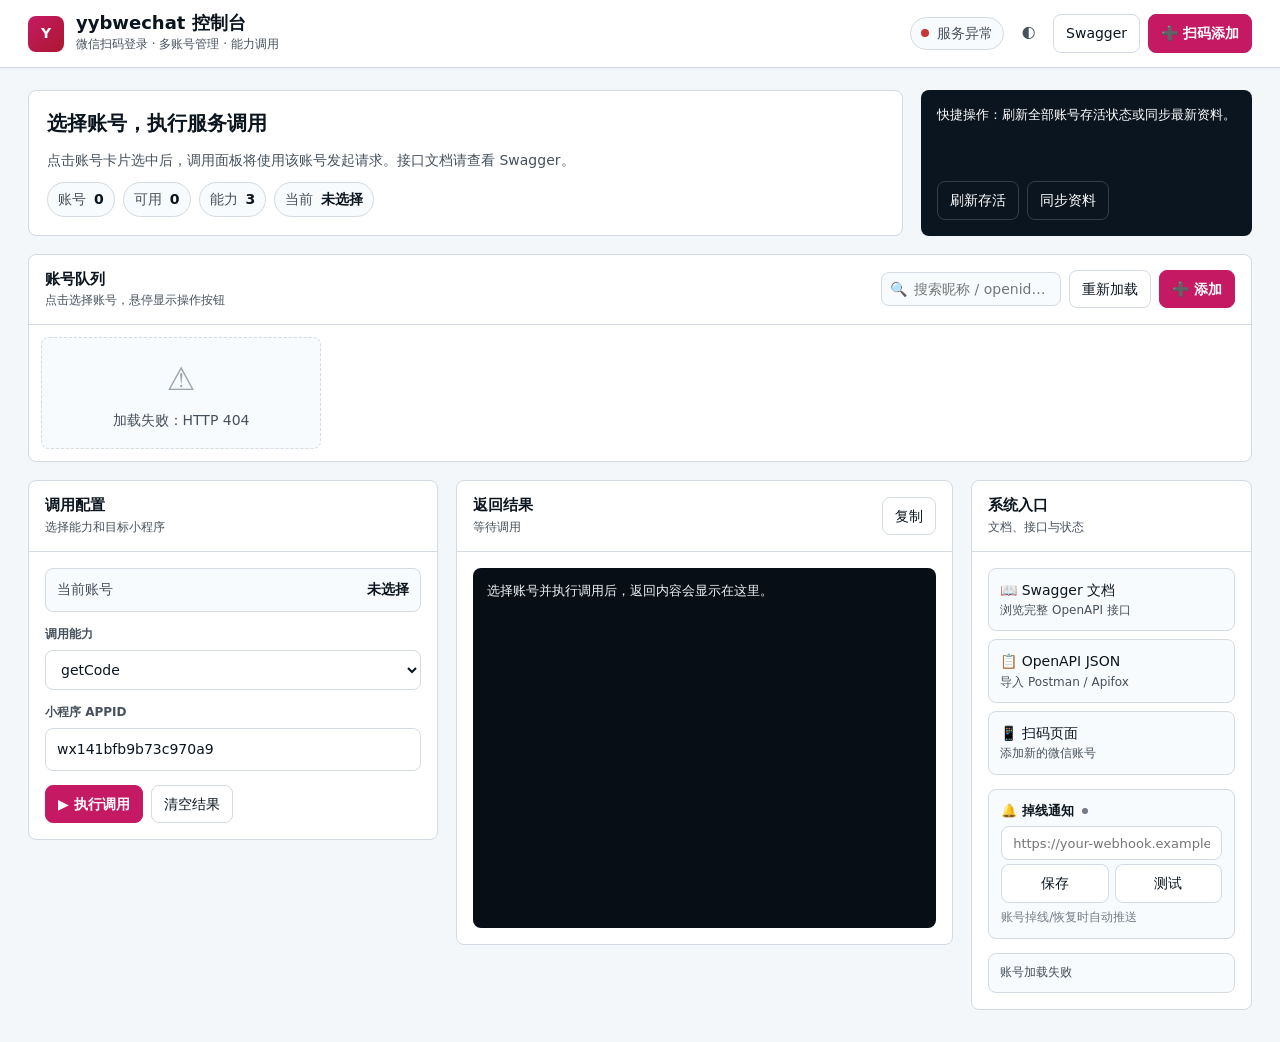
==== resource/templates/index.html @ 0db688e5 "Initialize the repository Signed-off-by: dustin <huangyanjie@x-speed.com.cn>" ====
<!DOCTYPE html>
<html lang="zh-CN">
<head>
  <meta charset="UTF-8">
  <meta name="viewport" content="width=device-width, initial-scale=1.0">
  <meta name="description" content="yybwechat — 自托管微信扫码登录服务控制台">
  <title>yybwechat 控制台</title>
  <link rel="icon" type="image/png" href="/static/favicon.png">
  <style>
    :root {
      color-scheme: light;
      --bg: oklch(1 0 0);
      --bg-soft: oklch(0.974 0.004 250);
      --surface: oklch(0.986 0.004 250);
      --surface-strong: oklch(0.948 0.009 250);
      --ink: oklch(0.19 0.025 252);
      --muted: oklch(0.43 0.025 252);
      --faint: oklch(0.58 0.018 252);
      --line: oklch(0.885 0.012 250);
      --primary: oklch(0.54 0.205 3);
      --primary-hover: oklch(0.48 0.195 3);
      --accent: oklch(0.44 0.112 190);
      --accent-soft: oklch(0.94 0.027 190);
      --success: oklch(0.55 0.135 145);
      --success-soft: oklch(0.94 0.035 145);
      --warning: oklch(0.68 0.135 78);
      --warning-soft: oklch(0.955 0.04 78);
      --danger: oklch(0.55 0.18 25);
      --danger-soft: oklch(0.955 0.032 25);
      --code-bg: oklch(0.16 0.022 252);
      --code-ink: oklch(0.96 0.006 250);
      --radius: 8px;
      --topbar-h: 68px;
    }

    [data-theme="dark"] {
      color-scheme: dark;
      --bg: oklch(0.18 0.018 252);
      --bg-soft: oklch(0.15 0.014 252);
      --surface: oklch(0.21 0.019 252);
      --surface-strong: oklch(0.26 0.022 252);
      --ink: oklch(0.94 0.008 250);
      --muted: oklch(0.68 0.018 252);
      --faint: oklch(0.52 0.016 252);
      --line: oklch(0.30 0.018 252);
      --primary: oklch(0.65 0.20 3);
      --primary-hover: oklch(0.58 0.19 3);
      --accent: oklch(0.62 0.14 190);
      --accent-soft: oklch(0.26 0.04 190);
      --success: oklch(0.65 0.14 145);
      --success-soft: oklch(0.26 0.04 145);
      --warning: oklch(0.72 0.14 78);
      --warning-soft: oklch(0.26 0.04 78);
      --danger: oklch(0.65 0.18 25);
      --danger-soft: oklch(0.26 0.035 25);
      --code-bg: oklch(0.12 0.015 252);
      --code-ink: oklch(0.92 0.008 250);
      --quick-bg: oklch(0.28 0.028 252);
      --quick-ink: oklch(0.88 0.012 250);
    }

    * { box-sizing: border-box; }
    html { height: 100%; scroll-behavior: smooth; }

    body {
      min-height: 100%;
      margin: 0;
      background: var(--bg-soft);
      color: var(--ink);
      font-family: ui-sans-serif, system-ui, -apple-system, BlinkMacSystemFont, "Segoe UI", "Microsoft YaHei", sans-serif;
      font-size: 14px;
      line-height: 1.45;
    }

    button, input, select, textarea { font: inherit; }
    button { cursor: pointer; }

    /* ---- layout ---- */
    .app { min-height: 100vh; display: flex; flex-direction: column; }

    .topbar {
      height: var(--topbar-h);
      display: flex; align-items: center; justify-content: space-between; gap: 18px;
      padding: 0 28px; background: var(--bg); border-bottom: 1px solid var(--line);
      position: sticky; top: 0; z-index: 10; backdrop-filter: blur(8px);
      box-shadow: 0 1px 3px rgba(0,0,0,.04);
    }

    .brand { display: flex; align-items: center; gap: 12px; min-width: 0; }
    .mark { width: 36px; height: 36px; border-radius: var(--radius); display: grid; place-items: center; background: linear-gradient(135deg, var(--primary), oklch(0.48 0.18 20)); color: #fff; font-weight: 800; }
    .brand-title { margin: 0; font-size: 18px; font-weight: 760; line-height: 1.1; }
    .brand-subtitle { margin-top: 3px; color: var(--muted); font-size: 12px; white-space: nowrap; overflow: hidden; text-overflow: ellipsis; }

    .top-actions { display: flex; align-items: center; gap: 8px; flex-wrap: wrap; }

    .btn {
      min-height: 36px; border: 1px solid transparent; border-radius: var(--radius);
      padding: 8px 12px; display: inline-flex; align-items: center; justify-content: center; gap: 7px;
      background: var(--bg); color: var(--ink); text-decoration: none;
      transition: background 160ms ease, border-color 160ms ease, color 160ms ease, opacity 160ms ease;
    }
    .btn:hover { background: var(--surface-strong); }
    .btn:focus-visible, .account-card:focus-visible, .quick-link:focus-visible { outline: 3px solid oklch(0.82 0.08 190); outline-offset: 2px; }
    .btn.primary { background: var(--primary); color: #fff; border-color: var(--primary); font-weight: 700; }
    .btn.primary:hover { background: var(--primary-hover); border-color: var(--primary-hover); }
    .btn.secondary { border-color: var(--line); }
    .btn.danger { color: var(--danger); border-color: var(--danger-soft); background: var(--danger-soft); }
    .btn.ghost { background: transparent; border-color: transparent; color: var(--muted); padding: 6px 8px; min-height: 30px; }
    .btn.ghost.danger { color: var(--danger); }
    .btn.ghost:hover { background: var(--surface-strong); color: var(--ink); }
    .btn:disabled { cursor: not-allowed; opacity: 0.55; }
    .btn.loading { position: relative; color: transparent !important; }
    .btn.loading::after {
      content: ""; position: absolute; inset: 0; margin: auto;
      width: 16px; height: 16px; border: 2px solid currentColor; border-top-color: transparent;
      border-radius: 50%; animation: spin 0.6s linear infinite; color: var(--muted);
    }
    .btn.primary.loading::after { color: #fff; }

    @keyframes spin { to { transform: rotate(360deg); } }

    .status-pill {
      min-height: 30px; border-radius: 999px; display: inline-flex; align-items: center; gap: 8px;
      padding: 5px 10px; border: 1px solid var(--line); color: var(--muted); background: var(--surface); white-space: nowrap;
    }
    .status-dot { width: 8px; height: 8px; border-radius: 50%; background: var(--faint); flex: 0 0 auto; }
    .status-pill.ok .status-dot, .account-status.alive .status-dot { background: var(--success); }
    .status-pill.bad .status-dot, .account-status.expired .status-dot { background: var(--danger); }

    .shell { width: min(1440px, 100%); margin: 0 auto; padding: 22px 28px 32px; display: grid; gap: 18px; }

    /* ---- overview ---- */
    .overview { display: grid; grid-template-columns: minmax(0, 1fr) auto; gap: 18px; align-items: stretch; }

    .summary {
      min-width: 0; background: var(--bg); border: 1px solid var(--line);
      border-radius: var(--radius); padding: 18px; display: grid; gap: 12px;
    }
    .summary h2 { margin: 0; font-size: 20px; font-weight: 760; text-wrap: balance; }
    .summary-copy { margin: 0; max-width: 72ch; color: var(--muted); }

    .stat-row { display: flex; flex-wrap: wrap; gap: 8px; }
    .stat-chip {
      min-height: 32px; display: inline-flex; align-items: center; gap: 8px;
      padding: 6px 10px; border-radius: 999px; background: var(--surface);
      border: 1px solid var(--line); color: var(--muted);
    }
    .stat-chip strong { color: var(--ink); font-weight: 760; }

    .quick-actions {
      min-width: 260px; background: var(--ink); color: var(--bg);
      border-radius: var(--radius); padding: 16px; display: grid; align-content: space-between; gap: 14px;
    }
    .quick-actions p { margin: 0; color: var(--quick-ink); font-size: 13px; }
    .quick-actions .btn { background: var(--quick-bg); color: var(--quick-ink); border-color: oklch(0.36 0.028 252); }
    .quick-actions .btn:hover { background: oklch(0.33 0.032 252); }

    /* ---- account band ---- */
    .account-band, .panel { background: var(--bg); border: 1px solid var(--line); border-radius: var(--radius); }

    .section-head {
      min-height: 58px; display: flex; align-items: center; justify-content: space-between;
      gap: 14px; padding: 14px 16px; border-bottom: 1px solid var(--line);
    }
    .section-title { display: grid; gap: 2px; min-width: 0; }
    .section-title h3 { margin: 0; font-size: 15px; font-weight: 760; }
    .section-title p { margin: 0; color: var(--muted); font-size: 12px; white-space: nowrap; overflow: hidden; text-overflow: ellipsis; }

    .section-head-actions { display: flex; align-items: center; gap: 8px; flex-wrap: wrap; }

    .search-wrap { position: relative; }
    .search-input {
      height: 34px; border: 1px solid var(--line); border-radius: var(--radius); background: var(--surface);
      color: var(--ink); padding: 0 10px 0 32px; outline: none; width: 180px; transition: border-color 160ms ease, width 200ms ease;
    }
    .search-input:focus { border-color: var(--accent); width: 220px; }
    .search-icon {
      position: absolute; left: 9px; top: 50%; transform: translateY(-50%);
      color: var(--faint); pointer-events: none; font-size: 14px;
    }

    .account-strip {
      padding: 12px; display: grid; grid-auto-flow: column;
      grid-auto-columns: minmax(238px, 280px); gap: 10px;
      overflow-x: auto; overflow-y: visible; scrollbar-width: thin; min-height: 126px;
      position: relative;
    }

    .account-card {
      width: 100%; min-height: 100px; padding: 12px; border: 1px solid var(--line);
      border-radius: var(--radius); background: var(--surface); color: var(--ink); text-align: left;
      display: grid; grid-template-columns: 42px minmax(0, 1fr) auto; gap: 10px; align-items: start;
      transition: background 160ms ease, border-color 160ms ease, transform 120ms ease;
    }
    .account-card:hover { background: var(--bg); border-color: var(--accent); transform: translateY(-1px); }
    .account-card.selected { background: var(--accent-soft); border-color: var(--accent); }
    .account-card.hidden { display: none; }

    .account-card-actions {
      display: flex; flex-direction: column; gap: 4px; opacity: 1;
    }

    .avatar {
      width: 42px; height: 42px; border-radius: 50%; overflow: hidden; background: var(--surface-strong);
      border: 1px solid var(--line); display: grid; place-items: center; color: var(--muted); font-weight: 760;
    }
    .avatar img { width: 100%; height: 100%; object-fit: cover; display: block; }
    .account-main { min-width: 0; display: grid; gap: 6px; }
    .account-name { overflow: hidden; text-overflow: ellipsis; white-space: nowrap; font-weight: 760; }
    .account-status { display: inline-flex; align-items: center; gap: 7px; color: var(--muted); font-size: 12px; }
    .account-meta { color: var(--faint); font-size: 12px; display: grid; gap: 2px; white-space: normal; overflow-wrap: anywhere; word-break: break-all; }

    /* ---- account detail tooltip ---- */
    .account-tooltip {
      position: fixed; z-index: 100; pointer-events: none;
      background: var(--ink); color: var(--bg); border-radius: var(--radius);
      padding: 12px 15px; font-size: 12px; line-height: 1.65;
      box-shadow: 0 4px 20px rgba(0,0,0,.22); min-width: 260px; max-width: 340px;
      opacity: 0; transform: translateY(6px); transition: opacity 140ms ease, transform 140ms ease;
      display: grid; gap: 6px;
    }
    .account-tooltip.visible { opacity: 1; transform: translateY(0); }
    .account-tooltip .tt-row { display: flex; justify-content: space-between; gap: 12px; }
    .account-tooltip .tt-key { color: oklch(0.68 0.02 252); }
    .account-tooltip .tt-val { text-align: right; word-break: break-all; max-width: 200px; }

    /* ---- skeleton ---- */
    .skeleton { animation: shimmer 1.6s ease-in-out infinite; background: linear-gradient(90deg, var(--surface) 25%, var(--surface-strong) 50%, var(--surface) 75%); background-size: 200% 100%; border-radius: var(--radius); }
    @keyframes shimmer { 0% { background-position: 200% 0; } 100% { background-position: -200% 0; } }
    .skeleton-card { width: 100%; min-height: 100px; border-radius: var(--radius); }

    /* ---- empty state ---- */
    .empty-state {
      min-height: 100px; display: grid; place-items: center; color: var(--muted);
      border: 1px dashed var(--line); border-radius: var(--radius); background: var(--surface); padding: 18px; text-align: center;
    }
    .empty-state-inner { display: grid; gap: 8px; justify-items: center; }
    .empty-state-icon { font-size: 32px; opacity: 0.5; }

    /* ---- work grid ---- */
    .work-grid {
      display: grid;
      grid-template-columns: minmax(360px, 0.95fr) minmax(420px, 1.15fr) minmax(260px, 0.65fr);
      gap: 18px; align-items: start;
    }
    .panel-body { padding: 16px; display: grid; gap: 14px; }
    .form-grid { display: grid; gap: 14px; }

    .field { display: grid; gap: 7px; }
    .field label { color: var(--muted); font-size: 12px; font-weight: 680; }

    .input, .select, .textarea {
      width: 100%; border: 1px solid var(--line); border-radius: var(--radius);
      background: var(--bg); color: var(--ink); padding: 10px 11px; outline: none;
      transition: border-color 160ms ease, background 160ms ease;
    }
    .input:focus, .select:focus, .textarea:focus { border-color: var(--accent); background: var(--surface); }

    .textarea {
      min-height: 164px; resize: vertical;
      font-family: ui-monospace, SFMono-Regular, Menlo, Consolas, "Liberation Mono", monospace;
      line-height: 1.55; font-size: 13px;
    }

    .selected-account {
      min-height: 44px; border: 1px solid var(--line); border-radius: var(--radius);
      background: var(--surface); padding: 10px 11px;
      display: flex; align-items: center; justify-content: space-between; gap: 10px; color: var(--muted);
    }
    .selected-account strong { color: var(--ink); overflow: hidden; text-overflow: ellipsis; white-space: nowrap; }

    .result-panel .panel-body { gap: 10px; }

    .result-box {
      min-height: 360px; max-height: 560px; margin: 0; overflow: auto;
      border-radius: var(--radius); background: var(--code-bg); color: var(--code-ink);
      padding: 14px; font-family: ui-monospace, SFMono-Regular, Menlo, Consolas, "Liberation Mono", monospace;
      font-size: 13px; line-height: 1.55; white-space: pre-wrap; word-break: break-word;
    }
    .result-box.error { color: var(--danger); }

    .quick-list { display: grid; gap: 8px; }
    .quick-link {
      border: 1px solid var(--line); border-radius: var(--radius); padding: 11px;
      background: var(--surface); color: var(--ink); text-decoration: none; display: grid; gap: 2px;
      transition: background 160ms ease, border-color 160ms ease;
    }
    .quick-link:hover { background: var(--bg); border-color: var(--accent); }
    .quick-link span { color: var(--muted); font-size: 12px; }

    .webhook-section {
      padding: 12px; border: 1px solid var(--line); border-radius: var(--radius);
      background: var(--surface); display: grid; gap: 4px;
    }
    .webhook-header { display: flex; align-items: center; gap: 8px; margin-bottom: 2px; }
    .webhook-header span:first-child { font-weight: 680; font-size: 13px; }

    .log-line {
      padding: 10px 11px; border-radius: var(--radius); background: var(--surface);
      border: 1px solid var(--line); color: var(--muted); font-size: 12px;
    }

    .hidden { display: none !important; }

    /* ---- toast ---- */
    .toast-container {
      position: fixed; bottom: 24px; right: 24px; z-index: 100;
      display: grid; gap: 8px; pointer-events: none;
    }
    .toast {
      padding: 10px 16px; border-radius: var(--radius); background: var(--ink); color: var(--bg);
      font-size: 13px; box-shadow: 0 4px 16px rgba(0,0,0,.15);
      animation: toastIn 280ms cubic-bezier(0.21, 1.02, 0.73, 1) forwards, toastOut 180ms 2.8s ease forwards;
      pointer-events: auto; max-width: 360px;
    }
    .toast.error { background: var(--danger); color: #fff; }
    .toast.success { background: var(--success); color: #fff; }

    @keyframes toastIn { from { opacity: 0; transform: translateX(24px) translateY(0); } to { opacity: 1; transform: translateX(0) translateY(0); } }
    @keyframes toastOut { from { opacity: 1; } to { opacity: 0; transform: translateX(12px); } }

    /* ---- modal ---- */
    .modal-overlay {
      position: fixed; inset: 0; z-index: 50; background: rgba(0,0,0,.35);
      display: grid; place-items: center; animation: fadeIn 160ms ease;
    }
    .modal {
      background: var(--bg); border: 1px solid var(--line); border-radius: var(--radius);
      padding: 24px; max-width: 400px; width: calc(100vw - 32px); display: grid; gap: 16px;
      animation: scaleIn 200ms ease;
    }
    .modal h4 { margin: 0; font-size: 16px; }
    .modal p { margin: 0; color: var(--muted); }
    .modal-actions { display: flex; gap: 8px; justify-content: flex-end; }

    @keyframes fadeIn { from { opacity: 0; } to { opacity: 1; } }
    @keyframes scaleIn { from { opacity: 0; transform: scale(0.96); } to { opacity: 1; transform: scale(1); } }
    @keyframes cardIn { from { opacity: 0; transform: translateY(8px); } to { opacity: 1; transform: translateY(0); } }

    /* ---- responsive ---- */
    @media (max-width: 1120px) {
      .overview, .work-grid { grid-template-columns: 1fr; }
      .quick-actions { min-width: 0; }
    }

    @media (max-width: 760px) {
      .topbar { height: auto; flex-direction: column; align-items: flex-start; padding: 14px 16px; }
      .top-actions { width: 100%; }
      .top-actions .btn, .top-actions .status-pill { flex: 1; }
      .shell { padding: 16px; }
      .section-head { flex-direction: column; align-items: flex-start; }
      .section-head-actions { width: 100%; }
      .section-head-actions .btn { flex: 1; }
      .search-input { width: 100%; }
      .search-input:focus { width: 100%; }
      .account-strip { grid-auto-columns: minmax(222px, 86vw); }
    }

    @media (prefers-reduced-motion: reduce) {
      *, *::before, *::after { scroll-behavior: auto !important; transition-duration: 1ms !important; animation-duration: 1ms !important; }
    }
  </style>
</head>
<body>
  <div class="app">
    <!-- topbar -->
    <header class="topbar">
      <div class="brand">
        <div class="mark" aria-hidden="true">Y</div>
        <div>
          <h1 class="brand-title">yybwechat 控制台</h1>
          <div class="brand-subtitle">微信扫码登录 · 多账号管理 · 能力调用</div>
        </div>
      </div>
      <div class="top-actions">
        <span class="status-pill" id="healthPill"><span class="status-dot"></span><span>检测中</span></span>
        <button class="btn ghost" id="themeToggle" title="切换主题" aria-label="切换深色/浅色模式">🌓</button>
        <a class="btn secondary" href="/docs/index.html">Swagger</a>
        <a class="btn primary" href="/scan">➕ 扫码添加</a>
      </div>
    </header>

    <main class="shell">
      <!-- overview -->
      <section class="overview" aria-label="概览">
        <div class="summary">
          <h2>选择账号，执行服务调用</h2>
          <p class="summary-copy">点击账号卡片选中后，调用面板将使用该账号发起请求。接口文档请查看 Swagger。</p>
          <div class="stat-row">
            <span class="stat-chip">账号 <strong id="accountCount">—</strong></span>
            <span class="stat-chip">可用 <strong id="aliveCount">—</strong></span>
            <span class="stat-chip">能力 <strong id="featureCount">—</strong></span>
            <span class="stat-chip">当前 <strong id="currentAccountText">未选择</strong></span>
          </div>
        </div>
        <aside class="quick-actions">
          <p>快捷操作：刷新全部账号存活状态或同步最新资料。</p>
          <div style="display:flex;gap:8px">
            <button class="btn" id="refreshAllBtn">刷新存活</button>
            <button class="btn" id="resyncAllBtn">同步资料</button>
          </div>
        </aside>
      </section>

      <!-- account band -->
      <section class="account-band" aria-label="账号队列">
        <div class="section-head">
          <div class="section-title">
            <h3>账号队列</h3>
            <p>点击选择账号，悬停显示操作按钮</p>
          </div>
          <div class="section-head-actions">
            <span class="search-wrap">
              <span class="search-icon">🔍</span>
              <input class="search-input" id="searchInput" placeholder="搜索昵称 / openid…" autocomplete="off" spellcheck="false">
            </span>
            <button class="btn secondary" id="reloadAccountsBtn">重新加载</button>
            <a class="btn primary" href="/scan">➕ 添加</a>
          </div>
        </div>
        <div class="account-strip" id="accountStrip">
          <div class="empty-state">账号加载中…</div>
        </div>
      </section>

      <!-- work grid -->
      <section class="work-grid" aria-label="调用工作区">
        <!-- config panel -->
        <section class="panel">
          <div class="section-head">
            <div class="section-title">
              <h3>调用配置</h3>
              <p>选择能力和目标小程序</p>
            </div>
          </div>
          <div class="panel-body">
            <div class="selected-account">
              <span>当前账号</span>
              <strong id="selectedAccountName">未选择</strong>
            </div>
            <div class="form-grid">
              <div class="field">
                <label for="featureSel">调用能力</label>
                <select class="select" id="featureSel"></select>
              </div>
              <div class="field">
                <label for="appidInput">小程序 APPID</label>
                <input class="input" id="appidInput" value="wx141bfb9b73c970a9" autocomplete="off" spellcheck="false" placeholder="输入目标小程序 AppID">
              </div>
              <div class="field hidden" id="payloadGroup">
                <label for="payloadInput">请求数据（JSON）</label>
                <textarea class="textarea" id="payloadInput" spellcheck="false">{"api_name":"getUserInfo","data":{},"env":1}</textarea>
              </div>
            </div>
            <div style="display:flex;gap:8px">
              <button class="btn primary" id="callBtn">▶ 执行调用</button>
              <button class="btn secondary" id="clearResultBtn">清空结果</button>
            </div>
          </div>
        </section>

        <!-- result panel -->
        <section class="panel result-panel">
          <div class="section-head">
            <div class="section-title">
              <h3>返回结果</h3>
              <p id="resultMeta">等待调用</p>
            </div>
            <button class="btn secondary" id="copyResultBtn">复制</button>
          </div>
          <div class="panel-body">
            <pre class="result-box" id="resultBox">选择账号并执行调用后，返回内容会显示在这里。</pre>
          </div>
        </section>

        <!-- sidebar -->
        <aside class="panel">
          <div class="section-head">
            <div class="section-title">
              <h3>系统入口</h3>
              <p>文档、接口与状态</p>
            </div>
          </div>
          <div class="panel-body">
            <div class="quick-list">
              <a class="quick-link" href="/docs/index.html">
                📖 Swagger 文档
                <span>浏览完整 OpenAPI 接口</span>
              </a>
              <a class="quick-link" href="/openapi.json">
                📋 OpenAPI JSON
                <span>导入 Postman / Apifox</span>
              </a>
              <a class="quick-link" href="/scan">
                📱 扫码页面
                <span>添加新的微信账号</span>
              </a>
            </div>
            <div class="webhook-section">
              <div class="webhook-header">
                <span>🔔 掉线通知</span>
                <span class="status-dot" id="webhookDot" style="width:6px;height:6px;border-radius:50%;background:var(--faint)"></span>
              </div>
              <input class="input" id="webhookInput" placeholder="https://your-webhook.example.com" autocomplete="off" spellcheck="false" style="height:34px;font-size:13px">
              <div style="display:flex;gap:6px">
                <button class="btn secondary" id="saveWebhookBtn" style="flex:1">保存</button>
                <button class="btn secondary" id="testWebhookBtn" style="flex:1">测试</button>
              </div>
              <div id="webhookHint" style="color:var(--faint);font-size:12px;margin-top:2px">账号掉线/恢复时自动推送</div>
            </div>
            <div class="log-line" id="activityLine">就绪</div>
          </div>
        </aside>
      </section>
    </main>
  </div>

  <!-- toast container -->
  <div class="toast-container" id="toastContainer"></div>

  <script>
    /* ========== 状态管理 ========== */
    const state = {
      accounts: [],
      features: [
        { name: "getCode" },
        { name: "getPhoneNumber" },
        { name: "operateWxData" }
      ],
      selectedOpenID: "",
      lastResult: "",
    };

    const $ = id => document.getElementById(id);

    /* ========== 工具函数 ========== */
    function escapeHTML(value) {
      return String(value ?? "")
        .replaceAll("&", "&amp;").replaceAll("<", "&lt;")
        .replaceAll(">", "&gt;").replaceAll('"', "&quot;").replaceAll("'", "&#039;");
    }

    function toast(message, type) {
      const container = $("toastContainer");
      const el = document.createElement("div");
      el.className = `toast ${type || ""}`;
      el.textContent = message;
      container.appendChild(el);
      setTimeout(() => el.remove(), 3000);
    }

    function showModal(title, body, confirmLabel, confirmClass, onConfirm) {
      const overlay = document.createElement("div");
      overlay.className = "modal-overlay";
      overlay.innerHTML = `
        <div class="modal">
          <h4>${escapeHTML(title)}</h4>
          <p>${escapeHTML(body)}</p>
          <div class="modal-actions">
            <button class="btn secondary cancel-btn">取消</button>
            <button class="btn ${confirmClass} confirm-btn">${escapeHTML(confirmLabel)}</button>
          </div>
        </div>`;
      document.body.appendChild(overlay);

      overlay.querySelector(".cancel-btn").addEventListener("click", () => overlay.remove());
      overlay.addEventListener("click", (e) => { if (e.target === overlay) overlay.remove(); });
      overlay.querySelector(".confirm-btn").addEventListener("click", async () => {
        overlay.remove();
        try { await onConfirm(); } catch (e) { toast(e.message || "操作失败", "error"); }
      });
    }

    function setActivity(message) { $("activityLine").textContent = message; }
    function setResult(value, meta, isError) {
      const text = typeof value === "string" ? value : JSON.stringify(value, null, 2);
      state.lastResult = text;
      $("resultBox").textContent = text;
      $("resultBox").classList.toggle("error", Boolean(isError));
      $("resultMeta").textContent = meta || "已更新";
    }

    /* ========== API 调用 ========== */
    async function api(method, url, body) {
      const options = { method, headers: { "Content-Type": "application/json" } };
      if (body !== undefined) options.body = JSON.stringify(body);
      const response = await fetch(url, options);
      const text = await response.text();
      let data = null;
      try { data = text ? JSON.parse(text) : null; } catch { data = text; }
      const isEnvelope = data && typeof data === "object" && !Array.isArray(data)
        && Object.prototype.hasOwnProperty.call(data, "code")
        && Object.prototype.hasOwnProperty.call(data, "msg")
        && Object.prototype.hasOwnProperty.call(data, "data");
      if (!response.ok || (isEnvelope && data.code !== 0)) {
        const error = new Error(isEnvelope ? data.msg : ("HTTP " + response.status));
        error.status = response.status;
        error.code = isEnvelope ? data.code : response.status;
        error.data = isEnvelope ? data.data : data;
        error.payload = data;
        throw error;
      }
      return isEnvelope ? data.data : data;
    }

    /* ========== 账号相关 ========== */
    function accountName(acc) { return acc.nickname || acc.alias || acc.openid || "未命名"; }
    function statusText(s) { return s === "alive" ? "可用" : s === "expired" ? "需重扫" : "待确认"; }
    function statusClass(s) { return s === "alive" ? "alive" : s === "expired" ? "expired" : "unknown"; }
    function formatChecked(ts) {
      if (!ts) return "未检测";
      const d = new Date(ts * 1000);
      const pad = n => String(n).padStart(2, "0");
      return `${pad(d.getMonth() + 1)}-${pad(d.getDate())} ${pad(d.getHours())}:${pad(d.getMinutes())}`;
    }

    function formatTime(ts) {
      if (!ts) return "—";
      return new Date(ts * 1000).toLocaleString("zh-CN", {
        month: "numeric", day: "numeric",
        hour: "2-digit", minute: "2-digit", second: "2-digit"
      });
    }

    function selectedAccount() {
      return state.accounts.find(a => a.openid === state.selectedOpenID) || null;
    }

    function syncSelectedAccount() {
      const sel = selectedAccount();
      const label = sel ? accountName(sel) : "未选择";
      $("selectedAccountName").textContent = label;
      $("currentAccountText").textContent = label;
      document.querySelectorAll(".account-card").forEach(c => {
        c.classList.toggle("selected", c.dataset.openid === state.selectedOpenID);
      });
    }

    function renderStats() {
      $("accountCount").textContent = String(state.accounts.length);
      $("aliveCount").textContent = String(state.accounts.filter(a => a.status === "alive").length);
      $("featureCount").textContent = String(state.features.length);
      syncSelectedAccount();
    }

    function renderAccounts() {
      const strip = $("accountStrip");
      const query = ($("searchInput").value || "").trim().toLowerCase();

      // 清理 body 中上次渲染遗留的 tooltip（fixed 定位挂载在 body 上）
      document.querySelectorAll(".account-tooltip").forEach(t => t.remove());

      if (!state.accounts.length) {
        strip.innerHTML = `<div class="empty-state"><div class="empty-state-inner"><span class="empty-state-icon">📭</span>暂无账号<a href="/scan" class="btn primary" style="margin-top:4px">➕ 扫码添加</a></div></div>`;
        state.selectedOpenID = "";
        renderStats();
        return;
      }

      if (!state.accounts.some(a => a.openid === state.selectedOpenID)) {
        state.selectedOpenID = state.accounts[0].openid;
      }

      strip.innerHTML = "";
      state.accounts.forEach((account, i) => {
        const name = accountName(account);
        const cls = statusClass(account.status);

        const button = document.createElement("button");
        button.type = "button";
        button.className = "account-card";
        button.style.animation = `cardIn 0.35s ease-out ${i * 0.04}s both`;
        button.dataset.openid = account.openid;

        if (query && !name.toLowerCase().includes(query) && !(account.openid || "").toLowerCase().includes(query)) {
          button.classList.add("hidden");
        }

        button.innerHTML = `
          <span class="avatar">
            <img alt="" src="/accounts/avatar?ref=${encodeURIComponent(account.openid)}" loading="lazy">
            <span class="avatar-letter hidden">${escapeHTML(name.slice(0, 1).toUpperCase() || "Y")}</span>
          </span>
          <span class="account-main">
            <span class="account-name">${escapeHTML(name)}</span>
            <span class="account-status ${cls}"><span class="status-dot"></span>${statusText(account.status)}</span>
            <span class="account-meta">
              <span>uin: ${escapeHTML(account.uin ?? "-")}</span>
              <span>设备: ${escapeHTML(account.device_id ?? "—")}</span>
              <span>检测: ${formatChecked(account.last_checked_at)}</span>
              <span>创建: ${formatChecked(account.created_at)}</span>
            </span>
          </span>
          <span class="account-card-actions">
            <button class="btn ghost danger delete-account-btn" data-openid="${escapeHTML(account.openid)}" data-name="${escapeHTML(name)}" title="删除账号" aria-label="删除 ${escapeHTML(name)}">🗑</button>
          </span>`;

        // hover tooltip — show all account details (fixed + body-mounted to avoid overflow clipping)
        const tooltip = document.createElement("div");
        tooltip.className = "account-tooltip";
        tooltip.innerHTML = [
          ["ID", account.id],
          ["openid", account.openid],
          ["昵称", name],
          ["别名", account.alias || "—"],
          ["UIN", account.uin || "—"],
          ["设备 MAC", account.device_id || "—"],
          ["状态", statusText(account.status)],
          ["最后检测", formatTime(account.last_checked_at)],
          ["创建时间", formatTime(account.created_at)],
          ["更新时间", formatTime(account.updated_at)],
        ].map(([k, v]) => `<div class="tt-row"><span class="tt-key">${k}</span><span class="tt-val">${escapeHTML(String(v))}</span></div>`).join("");
        document.body.appendChild(tooltip);

        function positionTooltip() {
          const rect = button.getBoundingClientRect();
          const vw = window.innerWidth;
          const vh = window.innerHeight;
          const ttWidth = Math.min(340, Math.max(260, tooltip.offsetWidth || 260));
          const ttHeight = tooltip.offsetHeight || 200;
          let left = rect.left;
          let top = rect.bottom + 6;
          if (left + ttWidth + 12 > vw) left = Math.max(8, vw - ttWidth - 12);
          if (top + ttHeight + 12 > vh) top = Math.max(8, rect.top - ttHeight - 6);
          tooltip.style.left = left + "px";
          tooltip.style.top = top + "px";
        }

        let hideOnScroll;
        button.addEventListener("mouseenter", () => {
          positionTooltip();
          tooltip.classList.add("visible");
          hideOnScroll = () => tooltip.classList.remove("visible");
          window.addEventListener("scroll", hideOnScroll, { passive: true });
          window.addEventListener("resize", hideOnScroll, { passive: true });
        });
        button.addEventListener("mouseleave", () => {
          tooltip.classList.remove("visible");
          if (hideOnScroll) {
            window.removeEventListener("scroll", hideOnScroll);
            window.removeEventListener("resize", hideOnScroll);
            hideOnScroll = null;
          }
        });

        // avatar fallback
        const img = button.querySelector("img");
        img.addEventListener("error", () => {
          img.classList.add("hidden");
          button.querySelector(".avatar-letter").classList.remove("hidden");
        });

        // select account
        button.addEventListener("click", (e) => {
          if (e.target.closest(".delete-account-btn")) return;
          state.selectedOpenID = account.openid;
          syncSelectedAccount();
          setActivity(`已选择：${name}`);
        });

        // delete handler
        button.querySelector(".delete-account-btn").addEventListener("click", (e) => {
          e.stopPropagation();
          const oid = e.currentTarget.dataset.openid;
          const n = e.currentTarget.dataset.name;
          showModal("删除账号", `确定删除「${n}」吗？此操作不可撤销。`, "确认删除", "danger", async () => {
            await api("DELETE", `/accounts?ref=${encodeURIComponent(oid)}`);
            toast(`「${n}」已删除`, "success");
            await loadAccounts();
          });
        });

        strip.appendChild(button);
      });
      renderStats();
    }

    /* ========== 能力列表 ========== */
    function renderFeatures() {
      const sel = $("featureSel");
      if (!state.features.length) { sel.innerHTML = `<option value="">无可用能力</option>`; togglePayload(); return; }
      sel.innerHTML = state.features.map(f =>
        `<option value="${escapeHTML(f.name)}">${escapeHTML(f.name)}</option>`).join("");
      togglePayload();
      renderStats();
    }

    function currentFeatureName() {
      const opt = $("featureSel").selectedOptions[0];
      return opt ? opt.value : "";
    }

    function togglePayload() {
      $("payloadGroup").classList.toggle("hidden", currentFeatureName().toLowerCase() !== "operatewxdata");
    }

    /* ========== 主题切换 ========== */
    (function initTheme() {
      const saved = localStorage.getItem("yybwechat-theme");
      const prefersDark = window.matchMedia("(prefers-color-scheme: dark)").matches;
      if (saved === "dark" || (!saved && prefersDark)) {
        document.documentElement.setAttribute("data-theme", "dark");
      }
      $("themeToggle").addEventListener("click", () => {
        const isDark = document.documentElement.hasAttribute("data-theme");
        if (isDark) {
          document.documentElement.removeAttribute("data-theme");
          localStorage.setItem("yybwechat-theme", "light");
        } else {
          document.documentElement.setAttribute("data-theme", "dark");
          localStorage.setItem("yybwechat-theme", "dark");
        }
      });
    })();

    /* ========== 数据加载 ========== */
    async function loadHealth() {
      const pill = $("healthPill");
      const label = pill.querySelector("span:last-child");
      try {
        await api("GET", "/health");
        pill.classList.add("ok"); pill.classList.remove("bad");
        label.textContent = "服务正常";
      } catch {
        pill.classList.add("bad"); pill.classList.remove("ok");
        label.textContent = "服务异常";
      }
    }

    async function loadAccounts() {
      $("accountStrip").innerHTML = `
        <div class="skeleton skeleton-card"></div>
        <div class="skeleton skeleton-card"></div>`;
      try {
        state.accounts = await api("GET", "/accounts");
        renderAccounts();
        setActivity(`已加载 ${state.accounts.length} 个账号`);
      } catch (e) {
        $("accountStrip").innerHTML = `<div class="empty-state"><div class="empty-state-inner"><span class="empty-state-icon">⚠</span>加载失败：${escapeHTML(e.message)}</div></div>`;
        setActivity("账号加载失败");
      }
    }

    async function loadFeatures() { renderFeatures(); }

    async function refreshAll() {
      const btn = $("refreshAllBtn");
      btn.classList.add("loading"); btn.disabled = true;
      try {
        await api("POST", "/accounts/refresh");
        toast("存活刷新完成", "success");
        await loadAccounts();
      } catch (e) {
        toast(e.message || "刷新失败", "error");
      } finally {
        btn.classList.remove("loading"); btn.disabled = false;
      }
    }

    async function resyncAll() {
      const btn = $("resyncAllBtn");
      btn.classList.add("loading"); btn.disabled = true;
      try {
        await api("POST", "/accounts/resync");
        toast("资料同步完成", "success");
        await loadAccounts();
      } catch (e) {
        toast(e.message || "同步失败", "error");
      } finally {
        btn.classList.remove("loading"); btn.disabled = false;
      }
    }

    async function callFeature() {
      const account = selectedAccount();
      if (!account) { toast("请先选择一个账号", "error"); return; }

      const endpoint = currentFeatureName();
      const appID = $("appidInput").value.trim();
      if (!endpoint) { toast("请选择调用能力", "error"); return; }
      if (!appID) { toast("请输入 APPID", "error"); return; }

      const body = { ref: account.openid, app_id: appID };
      if (endpoint.toLowerCase() === "operatewxdata") {
        const raw = $("payloadInput").value.trim();
        if (!raw) { toast("operateWxData 需要填写请求 JSON", "error"); return; }
        try { body.payload = JSON.parse(raw); } catch { toast("JSON 格式不正确", "error"); return; }
      }

      const btn = $("callBtn");
      btn.classList.add("loading"); btn.disabled = true;
      const t0 = performance.now();
      setResult("调用中…", "请求进行中", false);
      setActivity(`正在调用 ${endpoint}：${accountName(account)}`);

      try {
        const result = await api("POST", `/wxapp/${endpoint}`, body);
        const sec = ((performance.now() - t0) / 1000).toFixed(1);
        setResult(result, `完成 · ${sec}s`, false);
        await loadAccounts();
      } catch (e) {
        setResult(e.data || e.message, `失败 ${e.status || ""}`.trim(), true);
      } finally {
        btn.classList.remove("loading"); btn.disabled = false;
      }
    }

    /* ========== Webhook 配置 ========== */
    function updateWebhookDot(url) {
      $("webhookDot").style.background = url ? "var(--success)" : "var(--faint)";
    }

    async function loadWebhook() {
      try {
        const data = await api("GET", "/settings/webhook");
        $("webhookInput").value = data.url || "";
        updateWebhookDot(data.url);
      } catch { /* 静默失败 */ }
    }

    async function saveWebhook() {
      const btn = $("saveWebhookBtn");
      const url = $("webhookInput").value.trim();
      btn.classList.add("loading"); btn.disabled = true;
      try {
        await api("PUT", "/settings/webhook", { url });
        updateWebhookDot(url);
        toast(url ? "Webhook 已保存" : "Webhook 已清空", "success");
      } catch (e) {
        toast(e.message || "保存失败", "error");
      } finally {
        btn.classList.remove("loading"); btn.disabled = false;
      }
    }

    async function testWebhook() {
      const btn = $("testWebhookBtn");
      const url = $("webhookInput").value.trim();
      if (!url) { toast("请先填入 Webhook 地址", "error"); return; }
      const isWework = url.includes("qyapi.weixin.qq.com/cgi-bin/webhook/send");
      const hint = isWework ? "（检测到企业微信 Webhook，将使用 markdown_v2 格式）" : "";
      setActivity(`正在测试 Webhook 推送…${hint}`);
      btn.classList.add("loading"); btn.disabled = true;
      try {
        const result = await api("POST", "/settings/webhook/test", { url });
        toast("测试推送成功", "success");
        setActivity(`Webhook 测试通过 (HTTP ${result.http_status})${hint}`);
      } catch (e) {
        toast(`推送失败: ${e.message}`, "error");
        setActivity(`Webhook 测试失败: ${e.message}${hint}`);
      } finally {
        btn.classList.remove("loading"); btn.disabled = false;
      }
    }

    /* ========== 事件绑定 ========== */
    $("reloadAccountsBtn").addEventListener("click", loadAccounts);
    $("refreshAllBtn").addEventListener("click", refreshAll);
    $("resyncAllBtn").addEventListener("click", resyncAll);
    $("featureSel").addEventListener("change", togglePayload);
    $("callBtn").addEventListener("click", callFeature);
    $("clearResultBtn").addEventListener("click", () => setResult("结果已清空。", "等待调用", false));
    $("copyResultBtn").addEventListener("click", async () => {
      try {
        await navigator.clipboard.writeText(state.lastResult || $("resultBox").textContent);
        toast("已复制到剪贴板", "success");
      } catch { toast("复制失败，请手动选择", "error"); }
    });
    $("searchInput").addEventListener("input", () => renderAccounts());
    $("saveWebhookBtn").addEventListener("click", saveWebhook);
    $("testWebhookBtn").addEventListener("click", testWebhook);

    /* ========== 启动 ========== */
    loadHealth();
    loadFeatures();
    loadAccounts();
    loadWebhook();
    setInterval(loadHealth, 15000);
  </script>
</body>
</html>
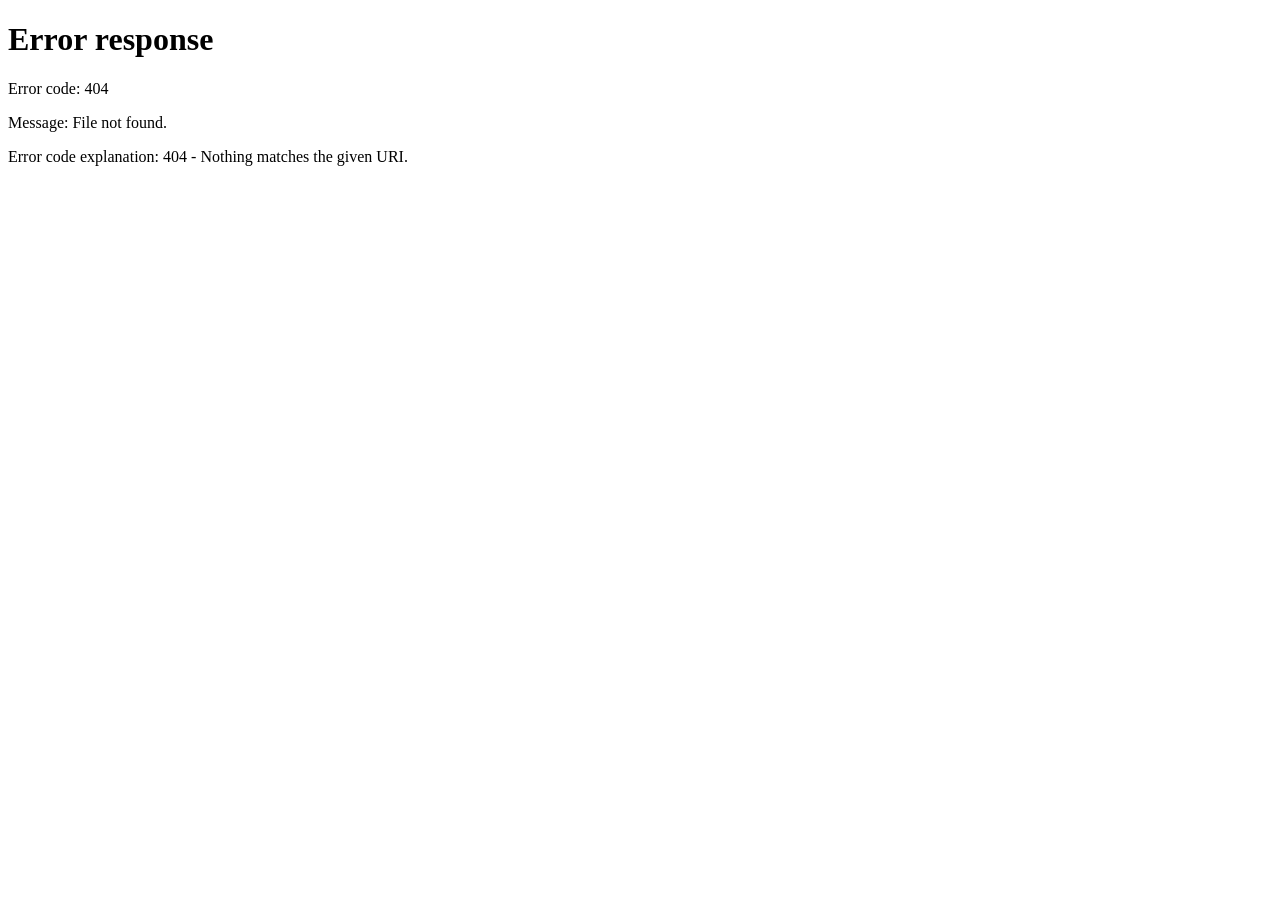
==== commit c1fdb462: "UI Redesign V1.0.0 Update Signed-off-by: dustin <huangyanjie@x-speed.com.cn>" ====
--- a/resource/templates/index.html
+++ b/resource/templates/index.html
@@ -6,126 +6,23 @@
   <meta name="description" content="yybwechat — 自托管微信扫码登录服务控制台">
   <title>yybwechat 控制台</title>
   <link rel="icon" type="image/png" href="/static/favicon.png">
+  <link rel="stylesheet" href="/static/css/console.css">
   <style>
-    :root {
-      color-scheme: light;
-      --bg: oklch(1 0 0);
-      --bg-soft: oklch(0.974 0.004 250);
-      --surface: oklch(0.986 0.004 250);
-      --surface-strong: oklch(0.948 0.009 250);
-      --ink: oklch(0.19 0.025 252);
-      --muted: oklch(0.43 0.025 252);
-      --faint: oklch(0.58 0.018 252);
-      --line: oklch(0.885 0.012 250);
-      --primary: oklch(0.54 0.205 3);
-      --primary-hover: oklch(0.48 0.195 3);
-      --accent: oklch(0.44 0.112 190);
-      --accent-soft: oklch(0.94 0.027 190);
-      --success: oklch(0.55 0.135 145);
-      --success-soft: oklch(0.94 0.035 145);
-      --warning: oklch(0.68 0.135 78);
-      --warning-soft: oklch(0.955 0.04 78);
-      --danger: oklch(0.55 0.18 25);
-      --danger-soft: oklch(0.955 0.032 25);
-      --code-bg: oklch(0.16 0.022 252);
-      --code-ink: oklch(0.96 0.006 250);
-      --radius: 8px;
-      --topbar-h: 68px;
-    }
-
-    [data-theme="dark"] {
-      color-scheme: dark;
-      --bg: oklch(0.18 0.018 252);
-      --bg-soft: oklch(0.15 0.014 252);
-      --surface: oklch(0.21 0.019 252);
-      --surface-strong: oklch(0.26 0.022 252);
-      --ink: oklch(0.94 0.008 250);
-      --muted: oklch(0.68 0.018 252);
-      --faint: oklch(0.52 0.016 252);
-      --line: oklch(0.30 0.018 252);
-      --primary: oklch(0.65 0.20 3);
-      --primary-hover: oklch(0.58 0.19 3);
-      --accent: oklch(0.62 0.14 190);
-      --accent-soft: oklch(0.26 0.04 190);
-      --success: oklch(0.65 0.14 145);
-      --success-soft: oklch(0.26 0.04 145);
-      --warning: oklch(0.72 0.14 78);
-      --warning-soft: oklch(0.26 0.04 78);
-      --danger: oklch(0.65 0.18 25);
-      --danger-soft: oklch(0.26 0.035 25);
-      --code-bg: oklch(0.12 0.015 252);
-      --code-ink: oklch(0.92 0.008 250);
-      --quick-bg: oklch(0.28 0.028 252);
-      --quick-ink: oklch(0.88 0.012 250);
-    }
-
-    * { box-sizing: border-box; }
-    html { height: 100%; scroll-behavior: smooth; }
-
-    body {
-      min-height: 100%;
-      margin: 0;
-      background: var(--bg-soft);
-      color: var(--ink);
-      font-family: ui-sans-serif, system-ui, -apple-system, BlinkMacSystemFont, "Segoe UI", "Microsoft YaHei", sans-serif;
-      font-size: 14px;
-      line-height: 1.45;
-    }
-
-    button, input, select, textarea { font: inherit; }
-    button { cursor: pointer; }
-
     /* ---- layout ---- */
     .app { min-height: 100vh; display: flex; flex-direction: column; }
 
     .topbar {
       height: var(--topbar-h);
       display: flex; align-items: center; justify-content: space-between; gap: 18px;
-      padding: 0 28px; background: var(--bg); border-bottom: 1px solid var(--line);
-      position: sticky; top: 0; z-index: 10; backdrop-filter: blur(8px);
-      box-shadow: 0 1px 3px rgba(0,0,0,.04);
-    }
-
-    .brand { display: flex; align-items: center; gap: 12px; min-width: 0; }
-    .mark { width: 36px; height: 36px; border-radius: var(--radius); display: grid; place-items: center; background: linear-gradient(135deg, var(--primary), oklch(0.48 0.18 20)); color: #fff; font-weight: 800; }
-    .brand-title { margin: 0; font-size: 18px; font-weight: 760; line-height: 1.1; }
-    .brand-subtitle { margin-top: 3px; color: var(--muted); font-size: 12px; white-space: nowrap; overflow: hidden; text-overflow: ellipsis; }
+      padding: 0 28px;
+      /* 顶部极浅的纵向渐变，给页面一个柔和的起手 */
+      background: linear-gradient(180deg, var(--bg), var(--bg-soft));
+      border-bottom: 1px solid var(--line);
+      position: sticky; top: 0; z-index: 10; backdrop-filter: blur(10px);
+      box-shadow: var(--shadow-sm);
+    }
 
     .top-actions { display: flex; align-items: center; gap: 8px; flex-wrap: wrap; }
-
-    .btn {
-      min-height: 36px; border: 1px solid transparent; border-radius: var(--radius);
-      padding: 8px 12px; display: inline-flex; align-items: center; justify-content: center; gap: 7px;
-      background: var(--bg); color: var(--ink); text-decoration: none;
-      transition: background 160ms ease, border-color 160ms ease, color 160ms ease, opacity 160ms ease;
-    }
-    .btn:hover { background: var(--surface-strong); }
-    .btn:focus-visible, .account-card:focus-visible, .quick-link:focus-visible { outline: 3px solid oklch(0.82 0.08 190); outline-offset: 2px; }
-    .btn.primary { background: var(--primary); color: #fff; border-color: var(--primary); font-weight: 700; }
-    .btn.primary:hover { background: var(--primary-hover); border-color: var(--primary-hover); }
-    .btn.secondary { border-color: var(--line); }
-    .btn.danger { color: var(--danger); border-color: var(--danger-soft); background: var(--danger-soft); }
-    .btn.ghost { background: transparent; border-color: transparent; color: var(--muted); padding: 6px 8px; min-height: 30px; }
-    .btn.ghost.danger { color: var(--danger); }
-    .btn.ghost:hover { background: var(--surface-strong); color: var(--ink); }
-    .btn:disabled { cursor: not-allowed; opacity: 0.55; }
-    .btn.loading { position: relative; color: transparent !important; }
-    .btn.loading::after {
-      content: ""; position: absolute; inset: 0; margin: auto;
-      width: 16px; height: 16px; border: 2px solid currentColor; border-top-color: transparent;
-      border-radius: 50%; animation: spin 0.6s linear infinite; color: var(--muted);
-    }
-    .btn.primary.loading::after { color: #fff; }
-
-    @keyframes spin { to { transform: rotate(360deg); } }
-
-    .status-pill {
-      min-height: 30px; border-radius: 999px; display: inline-flex; align-items: center; gap: 8px;
-      padding: 5px 10px; border: 1px solid var(--line); color: var(--muted); background: var(--surface); white-space: nowrap;
-    }
-    .status-dot { width: 8px; height: 8px; border-radius: 50%; background: var(--faint); flex: 0 0 auto; }
-    .status-pill.ok .status-dot, .account-status.alive .status-dot { background: var(--success); }
-    .status-pill.bad .status-dot, .account-status.expired .status-dot { background: var(--danger); }
 
     .shell { width: min(1440px, 100%); margin: 0 auto; padding: 22px 28px 32px; display: grid; gap: 18px; }
 
@@ -134,9 +31,12 @@
 
     .summary {
       min-width: 0; background: var(--bg); border: 1px solid var(--line);
-      border-radius: var(--radius); padding: 18px; display: grid; gap: 12px;
-    }
-    .summary h2 { margin: 0; font-size: 20px; font-weight: 760; text-wrap: balance; }
+      border-radius: var(--radius-lg); padding: 20px; display: grid; gap: 12px;
+      box-shadow: var(--shadow-sm);
+      /* 左上角一道极淡的品牌色高光，克制地提升层次 */
+      background-image: radial-gradient(120% 100% at 0% 0%, var(--primary-soft) 0%, transparent 42%);
+    }
+    .summary h2 { margin: 0; font-size: 20px; font-weight: 760; text-wrap: balance; letter-spacing: -0.01em; }
     .summary-copy { margin: 0; max-width: 72ch; color: var(--muted); }
 
     .stat-row { display: flex; flex-wrap: wrap; gap: 8px; }
@@ -147,16 +47,30 @@
     }
     .stat-chip strong { color: var(--ink); font-weight: 760; }
 
+    /* 三态图例：让 unknown 与 expired 的区别对用户可见 */
+    .status-legend { display: grid; gap: 5px; margin-top: 2px; }
+    .legend-item {
+      display: flex; align-items: center; gap: 8px;
+      color: var(--faint); font-size: 12px; line-height: 1.4;
+    }
+    .legend-item .status-dot { flex: 0 0 auto; }
+
+    /* 深色渐变操作面板：与浅色卡片形成对比，聚焦批量操作 */
     .quick-actions {
-      min-width: 260px; background: var(--ink); color: var(--bg);
-      border-radius: var(--radius); padding: 16px; display: grid; align-content: space-between; gap: 14px;
-    }
-    .quick-actions p { margin: 0; color: var(--quick-ink); font-size: 13px; }
+      min-width: 260px; background: var(--grad-panel); color: var(--bg);
+      border: 1px solid oklch(0.36 0.028 252); border-radius: var(--radius-lg);
+      padding: 18px; display: grid; align-content: space-between; gap: 14px;
+      box-shadow: var(--shadow-md);
+    }
+    .quick-actions p { margin: 0; color: var(--quick-ink); font-size: 13px; line-height: 1.6; }
     .quick-actions .btn { background: var(--quick-bg); color: var(--quick-ink); border-color: oklch(0.36 0.028 252); }
     .quick-actions .btn:hover { background: oklch(0.33 0.032 252); }
 
     /* ---- account band ---- */
-    .account-band, .panel { background: var(--bg); border: 1px solid var(--line); border-radius: var(--radius); }
+    .account-band, .panel {
+      background: var(--bg); border: 1px solid var(--line);
+      border-radius: var(--radius-lg); box-shadow: var(--shadow-sm); overflow: hidden;
+    }
 
     .section-head {
       min-height: 58px; display: flex; align-items: center; justify-content: space-between;
@@ -173,7 +87,10 @@
       height: 34px; border: 1px solid var(--line); border-radius: var(--radius); background: var(--surface);
       color: var(--ink); padding: 0 10px 0 32px; outline: none; width: 180px; transition: border-color 160ms ease, width 200ms ease;
     }
-    .search-input:focus { border-color: var(--accent); width: 220px; }
+    .search-input:focus {
+      border-color: var(--accent); width: 220px;
+      box-shadow: 0 0 0 3px var(--accent-soft);
+    }
     .search-icon {
       position: absolute; left: 9px; top: 50%; transform: translateY(-50%);
       color: var(--faint); pointer-events: none; font-size: 14px;
@@ -190,11 +107,17 @@
       width: 100%; min-height: 100px; padding: 12px; border: 1px solid var(--line);
       border-radius: var(--radius); background: var(--surface); color: var(--ink); text-align: left;
       display: grid; grid-template-columns: 42px minmax(0, 1fr) auto; gap: 10px; align-items: start;
-      transition: background 160ms ease, border-color 160ms ease, transform 120ms ease;
-    }
-    .account-card:hover { background: var(--bg); border-color: var(--accent); transform: translateY(-1px); }
-    .account-card.selected { background: var(--accent-soft); border-color: var(--accent); }
-    .account-card.hidden { display: none; }
+      transition: background 160ms ease, border-color 160ms ease, transform 120ms ease,
+                  box-shadow 160ms ease;
+    }
+    .account-card:hover {
+      background: var(--bg); border-color: var(--accent);
+      transform: translateY(-1px); box-shadow: var(--shadow-md);
+    }
+    .account-card.selected {
+      background: var(--accent-soft); border-color: var(--accent);
+      box-shadow: 0 0 0 1px var(--accent);
+    }
 
     .account-card-actions {
       display: flex; flex-direction: column; gap: 4px; opacity: 1;
@@ -207,8 +130,20 @@
     .avatar img { width: 100%; height: 100%; object-fit: cover; display: block; }
     .account-main { min-width: 0; display: grid; gap: 6px; }
     .account-name { overflow: hidden; text-overflow: ellipsis; white-space: nowrap; font-weight: 760; }
+    .account-remark { margin-left: 6px; padding: 1px 7px; border-radius: 999px; background: var(--surface-2); border: 1px solid var(--line); color: var(--muted); font-size: 11px; font-weight: 500; vertical-align: middle; }
     .account-status { display: inline-flex; align-items: center; gap: 7px; color: var(--muted); font-size: 12px; }
+    /* unknown（待确认）用警示色，区别于可用与需重扫 */
+    .account-status.unknown .status-dot { background: var(--warning); }
     .account-meta { color: var(--faint); font-size: 12px; display: grid; gap: 2px; white-space: normal; overflow-wrap: anywhere; word-break: break-all; }
+
+    /* 凭据剩余有效期：保活功能在界面上的可见入口 */
+    .credential-chip {
+      display: inline-flex; align-items: center; gap: 5px; padding: 1px 7px;
+      border-radius: 999px; border: 1px solid var(--line);
+      background: var(--surface); color: var(--muted); font-size: 11px; white-space: nowrap;
+    }
+    .credential-chip.soon { border-color: var(--warning-soft); background: var(--warning-soft); color: var(--warning); }
+    .credential-chip.gone { border-color: var(--danger-soft); background: var(--danger-soft); color: var(--danger); }
 
     /* ---- account detail tooltip ---- */
     .account-tooltip {
@@ -224,18 +159,8 @@
     .account-tooltip .tt-key { color: oklch(0.68 0.02 252); }
     .account-tooltip .tt-val { text-align: right; word-break: break-all; max-width: 200px; }
 
-    /* ---- skeleton ---- */
-    .skeleton { animation: shimmer 1.6s ease-in-out infinite; background: linear-gradient(90deg, var(--surface) 25%, var(--surface-strong) 50%, var(--surface) 75%); background-size: 200% 100%; border-radius: var(--radius); }
-    @keyframes shimmer { 0% { background-position: 200% 0; } 100% { background-position: -200% 0; } }
     .skeleton-card { width: 100%; min-height: 100px; border-radius: var(--radius); }
 
-    /* ---- empty state ---- */
-    .empty-state {
-      min-height: 100px; display: grid; place-items: center; color: var(--muted);
-      border: 1px dashed var(--line); border-radius: var(--radius); background: var(--surface); padding: 18px; text-align: center;
-    }
-    .empty-state-inner { display: grid; gap: 8px; justify-items: center; }
-    .empty-state-icon { font-size: 32px; opacity: 0.5; }
 
     /* ---- work grid ---- */
     .work-grid {
@@ -246,22 +171,6 @@
     .panel-body { padding: 16px; display: grid; gap: 14px; }
     .form-grid { display: grid; gap: 14px; }
 
-    .field { display: grid; gap: 7px; }
-    .field label { color: var(--muted); font-size: 12px; font-weight: 680; }
-
-    .input, .select, .textarea {
-      width: 100%; border: 1px solid var(--line); border-radius: var(--radius);
-      background: var(--bg); color: var(--ink); padding: 10px 11px; outline: none;
-      transition: border-color 160ms ease, background 160ms ease;
-    }
-    .input:focus, .select:focus, .textarea:focus { border-color: var(--accent); background: var(--surface); }
-
-    .textarea {
-      min-height: 164px; resize: vertical;
-      font-family: ui-monospace, SFMono-Regular, Menlo, Consolas, "Liberation Mono", monospace;
-      line-height: 1.55; font-size: 13px;
-    }
-
     .selected-account {
       min-height: 44px; border: 1px solid var(--line); border-radius: var(--radius);
       background: var(--surface); padding: 10px 11px;
@@ -283,9 +192,13 @@
     .quick-link {
       border: 1px solid var(--line); border-radius: var(--radius); padding: 11px;
       background: var(--surface); color: var(--ink); text-decoration: none; display: grid; gap: 2px;
-      transition: background 160ms ease, border-color 160ms ease;
-    }
-    .quick-link:hover { background: var(--bg); border-color: var(--accent); }
+      transition: background 160ms ease, border-color 160ms ease,
+                  box-shadow 160ms ease, transform 120ms ease;
+    }
+    .quick-link:hover {
+      background: var(--bg); border-color: var(--accent);
+      box-shadow: var(--shadow-sm); transform: translateY(-1px);
+    }
     .quick-link span { color: var(--muted); font-size: 12px; }
 
     .webhook-section {
@@ -299,43 +212,6 @@
       padding: 10px 11px; border-radius: var(--radius); background: var(--surface);
       border: 1px solid var(--line); color: var(--muted); font-size: 12px;
     }
-
-    .hidden { display: none !important; }
-
-    /* ---- toast ---- */
-    .toast-container {
-      position: fixed; bottom: 24px; right: 24px; z-index: 100;
-      display: grid; gap: 8px; pointer-events: none;
-    }
-    .toast {
-      padding: 10px 16px; border-radius: var(--radius); background: var(--ink); color: var(--bg);
-      font-size: 13px; box-shadow: 0 4px 16px rgba(0,0,0,.15);
-      animation: toastIn 280ms cubic-bezier(0.21, 1.02, 0.73, 1) forwards, toastOut 180ms 2.8s ease forwards;
-      pointer-events: auto; max-width: 360px;
-    }
-    .toast.error { background: var(--danger); color: #fff; }
-    .toast.success { background: var(--success); color: #fff; }
-
-    @keyframes toastIn { from { opacity: 0; transform: translateX(24px) translateY(0); } to { opacity: 1; transform: translateX(0) translateY(0); } }
-    @keyframes toastOut { from { opacity: 1; } to { opacity: 0; transform: translateX(12px); } }
-
-    /* ---- modal ---- */
-    .modal-overlay {
-      position: fixed; inset: 0; z-index: 50; background: rgba(0,0,0,.35);
-      display: grid; place-items: center; animation: fadeIn 160ms ease;
-    }
-    .modal {
-      background: var(--bg); border: 1px solid var(--line); border-radius: var(--radius);
-      padding: 24px; max-width: 400px; width: calc(100vw - 32px); display: grid; gap: 16px;
-      animation: scaleIn 200ms ease;
-    }
-    .modal h4 { margin: 0; font-size: 16px; }
-    .modal p { margin: 0; color: var(--muted); }
-    .modal-actions { display: flex; gap: 8px; justify-content: flex-end; }
-
-    @keyframes fadeIn { from { opacity: 0; } to { opacity: 1; } }
-    @keyframes scaleIn { from { opacity: 0; transform: scale(0.96); } to { opacity: 1; transform: scale(1); } }
-    @keyframes cardIn { from { opacity: 0; transform: translateY(8px); } to { opacity: 1; transform: translateY(0); } }
 
     /* ---- responsive ---- */
     @media (max-width: 1120px) {
@@ -356,9 +232,6 @@
       .account-strip { grid-auto-columns: minmax(222px, 86vw); }
     }
 
-    @media (prefers-reduced-motion: reduce) {
-      *, *::before, *::after { scroll-behavior: auto !important; transition-duration: 1ms !important; animation-duration: 1ms !important; }
-    }
   </style>
 </head>
 <body>
@@ -369,12 +242,16 @@
         <div class="mark" aria-hidden="true">Y</div>
         <div>
           <h1 class="brand-title">yybwechat 控制台</h1>
-          <div class="brand-subtitle">微信扫码登录 · 多账号管理 · 能力调用</div>
+          <div class="brand-subtitle">微信扫码登录 · 多账号管理 · 能力调用 · 凭据保活</div>
         </div>
       </div>
       <div class="top-actions">
         <span class="status-pill" id="healthPill"><span class="status-dot"></span><span>检测中</span></span>
+        <span class="status-pill" id="versionPill" title="服务版本">v—</span>
+        <span class="status-pill" id="userPill" title="当前管理员"><span id="userName">—</span></span>
         <button class="btn ghost" id="themeToggle" title="切换主题" aria-label="切换深色/浅色模式">🌓</button>
+        <button class="btn secondary" id="changePwdBtn" title="修改登录密码">🔑</button>
+        <button class="btn secondary" id="logoutBtn" title="退出登录">退出</button>
         <a class="btn secondary" href="/docs/index.html">Swagger</a>
         <a class="btn primary" href="/scan">➕ 扫码添加</a>
       </div>
@@ -389,15 +266,24 @@
           <div class="stat-row">
             <span class="stat-chip">账号 <strong id="accountCount">—</strong></span>
             <span class="stat-chip">可用 <strong id="aliveCount">—</strong></span>
+            <span class="stat-chip">待确认 <strong id="unknownCount">—</strong></span>
+            <span class="stat-chip">需重扫 <strong id="expiredCount">—</strong></span>
             <span class="stat-chip">能力 <strong id="featureCount">—</strong></span>
             <span class="stat-chip">当前 <strong id="currentAccountText">未选择</strong></span>
           </div>
+          <div class="status-legend" aria-label="账号状态说明">
+            <span class="legend-item"><span class="status-dot" style="background:var(--success)"></span><b>可用</b>　凭据有效，可直接调用 wxapp 接口</span>
+            <span class="legend-item"><span class="status-dot" style="background:var(--warning)"></span><b>待确认</b>　本轮未能判定（网络抖动 / 超时），保留会话自动重试，<b>不算掉线、不发告警</b></span>
+            <span class="legend-item"><span class="status-dot" style="background:var(--danger)"></span><b>需重扫</b>　凭据已彻底失效，必须重新扫码</span>
+          </div>
         </div>
         <aside class="quick-actions">
-          <p>快捷操作：刷新全部账号存活状态或同步最新资料。</p>
-          <div style="display:flex;gap:8px">
+          <p>批量操作：刷新全部账号存活状态或同步最新资料，也可以整理账号 ID 与清理扫码残留。单个账号的备注与状态修正，请用卡片右上角的 ✎ 与 ⇄ 按钮。</p>
+          <div style="display:flex;gap:8px;flex-wrap:wrap">
             <button class="btn" id="refreshAllBtn">刷新存活</button>
             <button class="btn" id="resyncAllBtn">同步资料</button>
+            <button class="btn secondary" id="compactBtn" title="把账号 ID 重排为连续的 1、2、3…">整理 ID</button>
+            <button class="btn secondary" id="repairBtn" title="清理扫码中断留下的残缺账号">清理残留</button>
           </div>
         </aside>
       </section>
@@ -442,10 +328,22 @@
               <div class="field">
                 <label for="featureSel">调用能力</label>
                 <select class="select" id="featureSel"></select>
+                <p class="field-hint" id="featureHint">选择能力后，这里会显示它的用途与所需参数。</p>
               </div>
-              <div class="field">
-                <label for="appidInput">小程序 APPID</label>
+              <!-- 小程序类能力需要 AppID；getUserInfo 不需要，标签会随能力切换 -->
+              <div class="field" id="appidGroup">
+                <label for="appidInput" id="appidLabel">小程序 APPID</label>
                 <input class="input" id="appidInput" value="wx141bfb9b73c970a9" autocomplete="off" spellcheck="false" placeholder="输入目标小程序 AppID">
+              </div>
+              <!-- 公众号网页授权：只生成授权链接，code 由用户授权后回调带回 -->
+              <div class="field hidden" id="oauthGroup">
+                <label for="redirectInput">授权回调地址</label>
+                <input class="input" id="redirectInput" autocomplete="off" spellcheck="false" placeholder="https://example.com/callback">
+                <label for="scopeSel">授权作用域</label>
+                <select class="select" id="scopeSel">
+                  <option value="snsapi_base">snsapi_base — 静默授权，仅获取 openid</option>
+                  <option value="snsapi_userinfo">snsapi_userinfo — 需用户确认，可获取用户信息</option>
+                </select>
               </div>
               <div class="field hidden" id="payloadGroup">
                 <label for="payloadInput">请求数据（JSON）</label>
@@ -506,7 +404,7 @@
                 <button class="btn secondary" id="saveWebhookBtn" style="flex:1">保存</button>
                 <button class="btn secondary" id="testWebhookBtn" style="flex:1">测试</button>
               </div>
-              <div id="webhookHint" style="color:var(--faint);font-size:12px;margin-top:2px">账号掉线/恢复时自动推送</div>
+              <div id="webhookHint" style="color:var(--faint);font-size:12px;margin-top:2px">状态在「可用 ↔ 需重扫」之间变化时推送；「待确认」不推送，避免网络抖动误报</div>
             </div>
             <div class="log-line" id="activityLine">就绪</div>
           </div>
@@ -520,16 +418,45 @@
 
   <script>
     /* ========== 状态管理 ========== */
+    // 能力清单在本地维护：接口集合由 /wxapp/* 固定提供，
+    // 没有必要为此再开一个后端接口（避免冗余入口）。
+    //
+    // kind 决定参数表单的形态：
+    //   miniprogram —— 需要目标小程序 AppID
+    //   account-only —— 只需要选中账号，不需要 AppID
+    //   oauth       —— 需要公众号 AppID + 回调地址 + 作用域
+    const CAPABILITIES = [
+      {
+        name: "getCode", label: "getCode — 获取登录 code", kind: "miniprogram", needsPayload: false,
+        hint: "通过 MMTLS 通道向目标小程序换取登录 code，等价于小程序端 <b>wx.login</b>。需要填写目标<b>小程序 AppID</b>。"
+      },
+      {
+        name: "getPhoneNumber", label: "getPhoneNumber — 获取手机号", kind: "miniprogram", needsPayload: false,
+        hint: "换取用户绑定的手机号。需要目标<b>小程序 AppID</b>，且该小程序已申请手机号快速验证权限。"
+      },
+      {
+        name: "operateWxData", label: "operateWxData — 微信数据操作", kind: "miniprogram", needsPayload: true,
+        hint: "通用的小程序数据操作通道。除了<b>小程序 AppID</b>，还需要在下方填写 payload（api_name / data / env），具体结构取决于目标小程序的 API。"
+      },
+      {
+        name: "getUserInfo", label: "getUserInfo — 获取用户信息", kind: "account-only", needsPayload: false,
+        hint: "走普通 HTTPS 通道拉取微信用户信息，<b>不需要建立 MMTLS 会话，也不需要 AppID</b>，选中账号即可调用。凭据刚过期时会自动刷新一次再重试。"
+      },
+      {
+        name: "oauth", label: "oauth — 公众号网页授权", kind: "oauth", needsPayload: false,
+        hint: "生成公众号网页授权链接。此处填的是<b>公众号 AppID</b>（不是小程序）。接口<b>只生成链接</b>，code 必须由用户在微信内完成授权后由回调地址带回，服务端无法也不应伪造。"
+      },
+    ];
+
     const state = {
       accounts: [],
-      features: [
-        { name: "getCode" },
-        { name: "getPhoneNumber" },
-        { name: "operateWxData" }
-      ],
+      features: CAPABILITIES,
       selectedOpenID: "",
       lastResult: "",
     };
+
+    // 凭据剩余有效期低于该值时高亮提示（与后端 keepalive-ahead 默认 45 分钟对应）
+    const CREDENTIAL_SOON_SECONDS = 45 * 60;
 
     const $ = id => document.getElementById(id);
 
@@ -592,6 +519,11 @@
         && Object.prototype.hasOwnProperty.call(data, "code")
         && Object.prototype.hasOwnProperty.call(data, "msg")
         && Object.prototype.hasOwnProperty.call(data, "data");
+      // 会话过期：除认证接口本身外，统一跳回登录页
+      if (response.status === 401 && !url.startsWith("/api/auth/")) {
+        redirectToLogin("登录已失效，请重新登录");
+        throw new Error("登录已失效");
+      }
       if (!response.ok || (isEnvelope && data.code !== 0)) {
         const error = new Error(isEnvelope ? data.msg : ("HTTP " + response.status));
         error.status = response.status;
@@ -637,10 +569,26 @@
     }
 
     function renderStats() {
+      const by = status => state.accounts.filter(a => a.status === status).length;
       $("accountCount").textContent = String(state.accounts.length);
-      $("aliveCount").textContent = String(state.accounts.filter(a => a.status === "alive").length);
+      $("aliveCount").textContent = String(by("alive"));
+      $("unknownCount").textContent = String(by("unknown"));
+      $("expiredCount").textContent = String(by("expired"));
       $("featureCount").textContent = String(state.features.length);
       syncSelectedAccount();
+    }
+
+    // 凭据剩余有效期文案：这是后台凭据保活在界面上唯一的可见反馈。
+    // 无法判断（无凭据或缺少到期时间）时返回 null，由调用方决定是否渲染。
+    function credentialText(account) {
+      const expiresAt = account.credential_expires_at || 0;
+      if (expiresAt <= 0) return null;
+      const left = expiresAt - Math.floor(Date.now() / 1000);
+      if (left <= 0) return { text: "凭据已过期", level: "gone" };
+      const h = Math.floor(left / 3600);
+      const m = Math.floor((left % 3600) / 60);
+      const text = h > 0 ? `凭据剩余 ${h} 小时 ${m} 分` : `凭据剩余 ${m} 分钟`;
+      return { text, level: left <= CREDENTIAL_SOON_SECONDS ? "soon" : "" };
     }
 
     function renderAccounts() {
@@ -682,16 +630,22 @@
             <span class="avatar-letter hidden">${escapeHTML(name.slice(0, 1).toUpperCase() || "Y")}</span>
           </span>
           <span class="account-main">
-            <span class="account-name">${escapeHTML(name)}</span>
+            <span class="account-name">${escapeHTML(name)}${account.remark ? `<span class="account-remark">${escapeHTML(account.remark)}</span>` : ""}</span>
             <span class="account-status ${cls}"><span class="status-dot"></span>${statusText(account.status)}</span>
+            ${(() => {
+              const cred = credentialText(account);
+              return cred ? `<span class="credential-chip ${cred.level}">⏱ ${escapeHTML(cred.text)}</span>` : "";
+            })()}
             <span class="account-meta">
+              <span>ID: ${escapeHTML(String(account.id ?? "-"))}</span>
               <span>uin: ${escapeHTML(account.uin ?? "-")}</span>
               <span>设备: ${escapeHTML(account.device_id ?? "—")}</span>
               <span>检测: ${formatChecked(account.last_checked_at)}</span>
-              <span>创建: ${formatChecked(account.created_at)}</span>
             </span>
           </span>
           <span class="account-card-actions">
+            <button class="btn ghost remark-account-btn" data-openid="${escapeHTML(account.openid)}" data-remark="${escapeHTML(account.remark || "")}" title="设置备注" aria-label="设置 ${escapeHTML(name)} 的备注">✎</button>
+            <button class="btn ghost status-account-btn" data-openid="${escapeHTML(account.openid)}" data-status="${escapeHTML(account.status || "")}" data-name="${escapeHTML(name)}" title="手动修正状态" aria-label="修正 ${escapeHTML(name)} 的状态">⇄</button>
             <button class="btn ghost danger delete-account-btn" data-openid="${escapeHTML(account.openid)}" data-name="${escapeHTML(name)}" title="删除账号" aria-label="删除 ${escapeHTML(name)}">🗑</button>
           </span>`;
 
@@ -703,9 +657,11 @@
           ["openid", account.openid],
           ["昵称", name],
           ["别名", account.alias || "—"],
+          ["备注", account.remark || "—"],
           ["UIN", account.uin || "—"],
           ["设备 MAC", account.device_id || "—"],
           ["状态", statusText(account.status)],
+          ["凭据到期", credentialText(account) ? credentialText(account).text : "—"],
           ["最后检测", formatTime(account.last_checked_at)],
           ["创建时间", formatTime(account.created_at)],
           ["更新时间", formatTime(account.updated_at)],
@@ -750,12 +706,30 @@
           button.querySelector(".avatar-letter").classList.remove("hidden");
         });
 
+        // 备注编辑
+        button.querySelector(".remark-account-btn").addEventListener("click", (e) => {
+          e.stopPropagation();
+          editRemark(e.currentTarget.dataset.openid, e.currentTarget.dataset.remark || "");
+        });
+
         // select account
         button.addEventListener("click", (e) => {
           if (e.target.closest(".delete-account-btn")) return;
+          if (e.target.closest(".remark-account-btn")) return;
+          if (e.target.closest(".status-account-btn")) return;
           state.selectedOpenID = account.openid;
           syncSelectedAccount();
           setActivity(`已选择：${name}`);
+        });
+
+        // 手动修正账号状态
+        button.querySelector(".status-account-btn").addEventListener("click", (e) => {
+          e.stopPropagation();
+          changeAccountStatus(
+            e.currentTarget.dataset.openid,
+            e.currentTarget.dataset.name,
+            e.currentTarget.dataset.status || ""
+          );
         });
 
         // delete handler
@@ -775,23 +749,176 @@
       renderStats();
     }
 
+    /* ========== 账号备注 ========== */
+    // 备注是纯本地字段，不参与任何微信侧同步，仅用于方便识别账号。
+    function editRemark(openid, current) {
+      const next = window.prompt("账号备注（留空清除，最多 128 字）：", current);
+      if (next === null) return;
+      (async () => {
+        try {
+          await api("POST", "/accounts/remark", { ref: openid, remark: next.trim() });
+          toast("备注已保存", "success");
+          await loadAccounts();
+        } catch (e) { toast(`备注保存失败: ${e.message}`, "error"); }
+      })();
+    }
+
+    /* ========== 账号状态修正 ========== */
+    // 后端只接受 alive / expired 两个终态；unknown 是系统判定的中间态，
+    // 不提供手动选择，避免与后台自动重试逻辑打架。
+    function askStatus(name, current) {
+      return new Promise(resolve => {
+        const overlay = document.createElement("div");
+        overlay.className = "modal-overlay";
+        overlay.innerHTML = `
+          <div class="modal">
+            <h4>修正「${escapeHTML(name)}」的状态</h4>
+            <p>当前：<b>${escapeHTML(statusText(current))}</b>。手动设置会覆盖自动检测结果；标记为「需重扫」时会同时清理该账号的登录会话。</p>
+            <div class="modal-actions">
+              <button class="btn secondary cancel-btn">取消</button>
+              <button class="btn primary alive-btn">标记为可用</button>
+              <button class="btn danger expired-btn">标记为需重扫</button>
+            </div>
+          </div>`;
+        document.body.appendChild(overlay);
+
+        const close = value => { overlay.remove(); resolve(value); };
+        overlay.querySelector(".cancel-btn").addEventListener("click", () => close(null));
+        overlay.addEventListener("click", e => { if (e.target === overlay) close(null); });
+        overlay.querySelector(".alive-btn").addEventListener("click", () => close("alive"));
+        overlay.querySelector(".expired-btn").addEventListener("click", () => close("expired"));
+      });
+    }
+
+    async function changeAccountStatus(openid, name, current) {
+      const next = await askStatus(name, current);
+      if (!next) return;
+      if (next === current) { toast(`已经是「${statusText(current)}」了`, "success"); return; }
+      try {
+        await api("POST", "/accounts/status", { ref: openid, status: next });
+        toast(`「${name}」已标记为${statusText(next)}`, "success");
+        await loadAccounts();
+      } catch (e) { toast(`状态修正失败: ${e.message}`, "error"); }
+    }
+
+    /* ========== 账号维护 ========== */
+    // 整理 ID 会重排账号主键，执行后脚本里硬编码的账号 ID 需要同步调整。
+    async function compactAccounts() {
+      try {
+        const preview = await api("POST", "/accounts/compact", { confirm: false });
+        if (!preview.will_change) { toast("账号 ID 已经是连续的，无需整理", "success"); return; }
+        showModal("整理账号 ID",
+          `将把 ${preview.gaps} 个账号的 ID 重排为连续的 1、2、3…。执行后脚本中硬编码的账号 ID 需同步调整，确定继续？`,
+          "确认整理", "primary", async () => {
+            const res = await api("POST", "/accounts/compact", { confirm: true });
+            toast(`已整理 ${res.changed} 个账号 ID`, "success");
+            await loadAccounts();
+          });
+      } catch (e) { toast(`整理失败: ${e.message}`, "error"); }
+    }
+
+    // 清理残留在扫码流程中断时留下的空账号记录。
+    async function repairAccounts() {
+      try {
+        const preview = await api("POST", "/accounts/repair", { confirm: false });
+        if (!preview.count) { toast("没有发现残缺账号", "success"); return; }
+        showModal("清理残缺账号",
+          `发现 ${preview.count} 条残缺记录（缺少凭据或登录缓冲区），确认删除？`,
+          "确认清理", "danger", async () => {
+            const res = await api("POST", "/accounts/repair", { confirm: true });
+            toast(`已清理 ${res.deleted} 条记录`, "success");
+            await loadAccounts();
+          });
+      } catch (e) { toast(`清理失败: ${e.message}`, "error"); }
+    }
+
+    /* ========== 管理员会话 ========== */
+    // 会话失效时跳转登录页，避免用户在无感知的情况下一直看到 401。
+    function redirectToLogin(reason) {
+      if (reason) toast(reason, "error");
+      setTimeout(() => { location.href = "/login"; }, 600);
+    }
+
+    async function loadAuthStatus() {
+      try {
+        const s = await api("GET", "/api/auth/status");
+        // 版本号写入 title，hover 时能看到提交号与构建时间，避免顶栏被长文本挤爆
+        if (s && s.version) {
+          $("versionPill").textContent = `v${s.version}`;
+          const commit = s.commit && s.commit !== "unknown" ? s.commit : "无 VCS 信息";
+          const built = s.build_date && s.build_date !== "unknown" ? s.build_date : "未注入";
+          $("versionPill").title = `版本 v${s.version}\n提交 ${commit}\n构建 ${built}`;
+        }
+        if (s && s.username) $("userName").textContent = s.username;
+        if (!s || !s.authenticated) {
+          location.replace(s && !s.initialized ? "/setup" : "/login");
+          return false;
+        }
+        return true;
+      } catch { location.replace("/login"); return false; }
+    }
+
+    async function logout() {
+      try { await api("POST", "/api/auth/logout"); } catch { /* 忽略，仍跳转 */ }
+      location.href = "/login";
+    }
+
+    // 修改口令需要原口令，成功后其它设备的会话会被踢下线。
+    function changePassword() {
+      const oldPwd = window.prompt("当前密码：");
+      if (oldPwd === null) return;
+      const newPwd = window.prompt("新密码（至少 8 位）：");
+      if (newPwd === null) return;
+      if (newPwd.length < 8) { toast("新密码至少需要 8 位", "error"); return; }
+      (async () => {
+        try {
+          await api("PUT", "/api/auth/password", { old_password: oldPwd, new_password: newPwd });
+          toast("密码已修改，其它设备已下线", "success");
+        } catch (e) { toast(`修改失败: ${e.message}`, "error"); }
+      })();
+    }
+
     /* ========== 能力列表 ========== */
-    function renderFeatures() {
-      const sel = $("featureSel");
-      if (!state.features.length) { sel.innerHTML = `<option value="">无可用能力</option>`; togglePayload(); return; }
-      sel.innerHTML = state.features.map(f =>
-        `<option value="${escapeHTML(f.name)}">${escapeHTML(f.name)}</option>`).join("");
-      togglePayload();
-      renderStats();
-    }
-
     function currentFeatureName() {
       const opt = $("featureSel").selectedOptions[0];
       return opt ? opt.value : "";
     }
 
-    function togglePayload() {
-      $("payloadGroup").classList.toggle("hidden", currentFeatureName().toLowerCase() !== "operatewxdata");
+    function currentCapability() {
+      const name = currentFeatureName().toLowerCase();
+      return state.features.find(f => f.name.toLowerCase() === name) || null;
+    }
+
+    function renderFeatures() {
+      const sel = $("featureSel");
+      if (!state.features.length) {
+        sel.innerHTML = `<option value="">无可用能力</option>`;
+        syncFeatureForm();
+        renderStats();
+        return;
+      }
+      sel.innerHTML = state.features.map(f =>
+        `<option value="${escapeHTML(f.name)}">${escapeHTML(f.label)}</option>`).join("");
+      syncFeatureForm();
+      renderStats();
+    }
+
+    // 参数表单随能力切换：不同能力需要的入参完全不同，
+    // 用一个固定表单会让人填错字段（例如给 getUserInfo 填 AppID）。
+    function syncFeatureForm() {
+      const cap = currentCapability();
+      const needsAppID = cap ? (cap.kind === "miniprogram" || cap.kind === "oauth") : false;
+      const isOAuth = cap ? cap.kind === "oauth" : false;
+
+      $("appidGroup").classList.toggle("hidden", !needsAppID);
+      $("oauthGroup").classList.toggle("hidden", !isOAuth);
+      $("payloadGroup").classList.toggle("hidden", !(cap && cap.needsPayload));
+
+      $("appidLabel").textContent = isOAuth ? "公众号 APPID" : "小程序 APPID";
+      $("appidInput").placeholder = isOAuth ? "输入公众号 AppID（18 位，wx 开头）" : "输入目标小程序 AppID";
+      $("featureHint").innerHTML = cap
+        ? cap.hint
+        : "选择能力后，这里会显示它的用途与所需参数。";
     }
 
     /* ========== 主题切换 ========== */
@@ -872,16 +999,33 @@
     }
 
     async function callFeature() {
+      const cap = currentCapability();
+      if (!cap) { toast("请选择调用能力", "error"); return; }
+
       const account = selectedAccount();
-      if (!account) { toast("请先选择一个账号", "error"); return; }
-
-      const endpoint = currentFeatureName();
+      // oauth 的 ref 只是可选的存在性校验，其余能力必须绑定账号
+      if (!account && cap.kind !== "oauth") { toast("请先选择一个账号", "error"); return; }
+
       const appID = $("appidInput").value.trim();
-      if (!endpoint) { toast("请选择调用能力", "error"); return; }
-      if (!appID) { toast("请输入 APPID", "error"); return; }
-
-      const body = { ref: account.openid, app_id: appID };
-      if (endpoint.toLowerCase() === "operatewxdata") {
+      const body = {};
+      if (account) body.ref = account.openid;
+
+      if (cap.kind === "miniprogram" || cap.kind === "oauth") {
+        if (!appID) {
+          toast(cap.kind === "oauth" ? "请输入公众号 APPID" : "请输入小程序 APPID", "error");
+          return;
+        }
+        body.app_id = appID;
+      }
+
+      if (cap.kind === "oauth") {
+        const redirect = $("redirectInput").value.trim();
+        if (!redirect) { toast("请输入授权回调地址", "error"); return; }
+        body.redirect_uri = redirect;
+        body.scope = $("scopeSel").value;
+      }
+
+      if (cap.needsPayload) {
         const raw = $("payloadInput").value.trim();
         if (!raw) { toast("operateWxData 需要填写请求 JSON", "error"); return; }
         try { body.payload = JSON.parse(raw); } catch { toast("JSON 格式不正确", "error"); return; }
@@ -891,12 +1035,20 @@
       btn.classList.add("loading"); btn.disabled = true;
       const t0 = performance.now();
       setResult("调用中…", "请求进行中", false);
-      setActivity(`正在调用 ${endpoint}：${accountName(account)}`);
-
-      try {
-        const result = await api("POST", `/wxapp/${endpoint}`, body);
+      setActivity(`正在调用 ${cap.name}${account ? "：" + accountName(account) : ""}`);
+
+      try {
+        const result = await api("POST", `/wxapp/${cap.name}`, body);
         const sec = ((performance.now() - t0) / 1000).toFixed(1);
         setResult(result, `完成 · ${sec}s`, false);
+        // oauth 只返回链接，直接把可点击的地址交给用户最有用
+        if (cap.kind === "oauth" && result && result.full_url) {
+          setActivity(`已生成授权链接（scope=${result.scope}）：${result.full_url}`);
+          try {
+            await navigator.clipboard.writeText(result.full_url);
+            toast("授权链接已生成并复制到剪贴板", "success");
+          } catch { toast("授权链接已生成，请从结果区复制", "success"); }
+        }
         await loadAccounts();
       } catch (e) {
         setResult(e.data || e.message, `失败 ${e.status || ""}`.trim(), true);
@@ -957,7 +1109,7 @@
     $("reloadAccountsBtn").addEventListener("click", loadAccounts);
     $("refreshAllBtn").addEventListener("click", refreshAll);
     $("resyncAllBtn").addEventListener("click", resyncAll);
-    $("featureSel").addEventListener("change", togglePayload);
+    $("featureSel").addEventListener("change", syncFeatureForm);
     $("callBtn").addEventListener("click", callFeature);
     $("clearResultBtn").addEventListener("click", () => setResult("结果已清空。", "等待调用", false));
     $("copyResultBtn").addEventListener("click", async () => {
@@ -969,13 +1121,21 @@
     $("searchInput").addEventListener("input", () => renderAccounts());
     $("saveWebhookBtn").addEventListener("click", saveWebhook);
     $("testWebhookBtn").addEventListener("click", testWebhook);
+    $("logoutBtn").addEventListener("click", logout);
+    $("changePwdBtn").addEventListener("click", changePassword);
+    $("compactBtn").addEventListener("click", compactAccounts);
+    $("repairBtn").addEventListener("click", repairAccounts);
 
     /* ========== 启动 ========== */
-    loadHealth();
-    loadFeatures();
-    loadAccounts();
-    loadWebhook();
-    setInterval(loadHealth, 15000);
+    // 先确认管理员会话有效，再加载账号等敏感数据
+    (async () => {
+      if (!(await loadAuthStatus())) return;
+      loadHealth();
+      loadFeatures();
+      loadAccounts();
+      loadWebhook();
+      setInterval(loadHealth, 15000);
+    })();
   </script>
 </body>
 </html>
